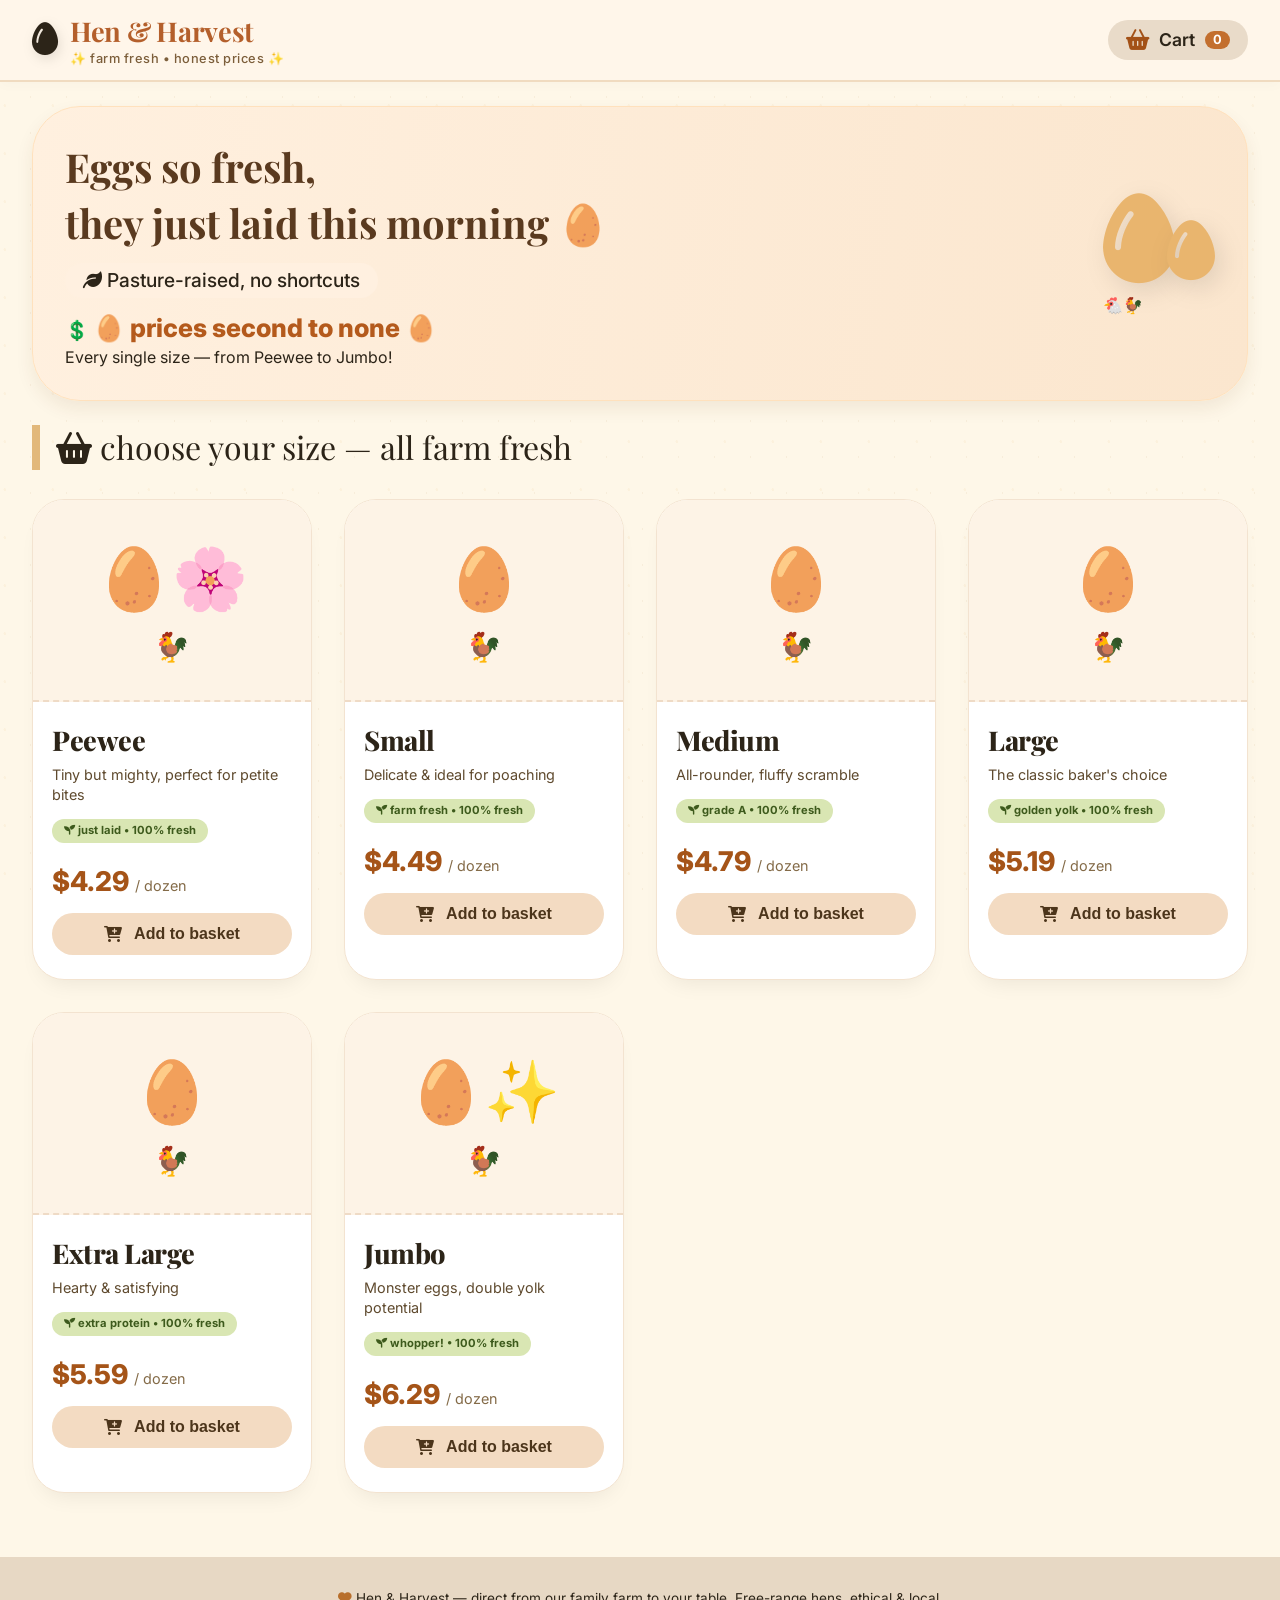
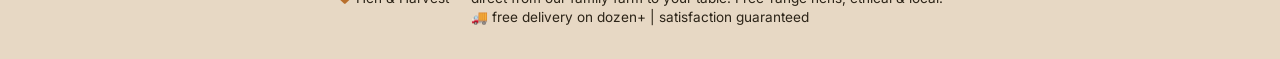
==== index.html @ 3073536b "Initial Commit" ====
<!DOCTYPE html>
<html lang="en">
<head>
  <meta charset="UTF-8">
  <meta name="viewport" content="width=device-width, initial-scale=1.0, user-scalable=yes">
  <title>Hen & Harvest | Fresh Eggs, Every Size</title>
  <!-- Google Fonts + icon library -->
  <link href="https://fonts.googleapis.com/css2?family=Inter:opsz,wght@14..32,300;14..32,400;14..32,600;14..32,700&family=Playfair+Display:ital,wght@0,400;0,600;1,400&display=swap" rel="stylesheet">
  <link rel="stylesheet" href="https://cdnjs.cloudflare.com/ajax/libs/font-awesome/6.0.0-beta3/css/all.min.css">
  <!-- External CSS -->
  <link rel="stylesheet" href="styles.css">
</head>
<body>
<div class="bg-eggshell"></div>

<!-- Top bar with mom&pop vibe -->
<div class="top-bar">
  <div class="logo-area">
    <div class="egg-icon-graphic">
      <i class="fas fa-egg"></i>
    </div>
    <div class="mom-pop-title">
      <h1>Hen & Harvest</h1>
      <p>✨ farm fresh • honest prices ✨</p>
    </div>
  </div>
  <div class="cart-icon" id="cartIconBtn">
    <i class="fas fa-shopping-basket"></i>
    <span>Cart</span>
    <span id="cartItemCount" class="cart-count">0</span>
  </div>
</div>

<!-- Hero section with graphics & price promise -->
<div class="hero">
  <div class="hero-text">
    <h2>Eggs so fresh,<br> they just laid this morning 🥚</h2>
    <div class="tagline"><i class="fas fa-leaf"></i> Pasture-raised, no shortcuts</div>
    <p><span class="price-badge">🥚 prices second to none 🥚</span><br>Every single size — from Peewee to Jumbo!</p>
  </div>
  <div class="hero-graphic">
    <i class="fas fa-egg"></i><i class="fas fa-egg" style="font-size: 4rem; margin-left: -0.5rem;"></i>
    <div style="font-size: 1rem; margin-top: 8px;">🐔🐓</div>
  </div>
</div>

<main class="container">
  <div class="section-title">
    <i class="fas fa-basket-shopping"></i> choose your size — all farm fresh
  </div>
  <div class="egg-grid" id="eggGrid"></div>
</main>

<div class="footer">
  <p><i class="fas fa-heart" style="color:#b86f2c;"></i> Hen & Harvest — direct from our family farm to your table. Free-range hens, ethical & local.</p>
  <p>🚚 free delivery on dozen+ | satisfaction guaranteed</p>
</div>

<!-- Cart Sidebar Overlay -->
<div id="cartSidebar" class="cart-overlay">
  <div class="cart-header">
    <h2><i class="fas fa-shopping-cart"></i> Your basket</h2>
    <button class="close-cart" id="closeCartBtn">&times;</button>
  </div>
  <div class="cart-items" id="cartItemsList">
    <div class="empty-cart-msg">Your basket is empty — add some farm eggs!</div>
  </div>
  <div class="cart-total" id="cartTotalDisplay">Total: $0.00</div>
  <button class="checkout-btn" id="checkoutBtn">🐣 Checkout 🐣</button>
</div>

<!-- External JavaScript -->
<script src="script.js"></script>
</body>
</html>
---- styles.css ----
/* ---------- CSS (separate file) ---------- */
* {
  margin: 0;
  padding: 0;
  box-sizing: border-box;
}

body {
  font-family: 'Inter', sans-serif;
  background: #fef7e8;  /* warm cream */
  color: #2c2418;
  line-height: 1.4;
}

/* custom graphics & background patterns */
.bg-eggshell {
  position: fixed;
  top: 0;
  left: 0;
  width: 100%;
  height: 100%;
  pointer-events: none;
  z-index: -2;
  background-image: radial-gradient(circle at 10% 20%, rgba(245, 222, 179, 0.2) 2%, transparent 2.5%),
                    radial-gradient(circle at 85% 70%, rgba(210, 180, 140, 0.15) 1.8%, transparent 2%);
  background-size: 48px 48px, 36px 36px;
}

/* header & nav */
.top-bar {
  background: #fff6ea;
  border-bottom: 2px solid #f0dbc0;
  padding: 0.75rem 2rem;
  display: flex;
  flex-wrap: wrap;
  justify-content: space-between;
  align-items: center;
  box-shadow: 0 4px 12px rgba(0,0,0,0.02);
}

.logo-area {
  display: flex;
  align-items: center;
  gap: 12px;
}

.egg-icon-graphic {
  font-size: 2.2rem;
  filter: drop-shadow(2px 4px 6px rgba(0,0,0,0.1));
}

.mom-pop-title h1 {
  font-family: 'Playfair Display', serif;
  font-size: 1.7rem;
  letter-spacing: -0.3px;
  color: #b45f2b;
}

.mom-pop-title p {
  font-size: 0.8rem;
  font-weight: 500;
  color: #7c5e3a;
  letter-spacing: 0.5px;
}

.cart-icon {
  background: #e9dbc9;
  padding: 8px 18px;
  border-radius: 60px;
  font-weight: 600;
  cursor: pointer;
  transition: all 0.2s;
  display: flex;
  gap: 10px;
  align-items: center;
  font-size: 1.1rem;
}

.cart-icon i {
  font-size: 1.3rem;
  color: #a35117;
}

.cart-count {
  background: #c36f2e;
  color: white;
  border-radius: 30px;
  padding: 0px 8px;
  font-size: 0.8rem;
  font-weight: bold;
}

/* hero with fresh graphic statement */
.hero {
  background: linear-gradient(97deg, #fff0df 0%, #fbe6ce 100%);
  margin: 1.5rem 2rem;
  border-radius: 3rem;
  padding: 2rem 2rem;
  display: flex;
  flex-wrap: wrap;
  align-items: center;
  justify-content: space-between;
  box-shadow: 0 8px 18px rgba(94, 57, 18, 0.08);
  border: 1px solid #ffe1bd;
}

.hero-text h2 {
  font-size: 2.5rem;
  font-family: 'Playfair Display', serif;
  font-weight: 700;
  color: #5a3a1f;
}

.hero-text .tagline {
  font-size: 1.2rem;
  margin: 12px 0;
  font-weight: 500;
  background: #fff0e0;
  display: inline-block;
  padding: 4px 18px;
  border-radius: 40px;
}

.price-badge {
  font-weight: 800;
  font-size: 1.6rem;
  color: #b45a1c;
}

.hero-graphic i {
  font-size: 6rem;
  filter: drop-shadow(6px 8px 12px rgba(0,0,0,0.1));
  color: #e9b56e;
}

/* product grid */
.container {
  max-width: 1300px;
  margin: 1rem auto;
  padding: 0 2rem;
}

.section-title {
  font-family: 'Playfair Display', serif;
  font-size: 2rem;
  margin: 1rem 0 1.8rem 0;
  border-left: 8px solid #e2b87a;
  padding-left: 1rem;
}

.egg-grid {
  display: grid;
  grid-template-columns: repeat(auto-fill, minmax(270px, 1fr));
  gap: 2rem;
  margin-bottom: 4rem;
}

.egg-card {
  background: white;
  border-radius: 2rem;
  overflow: hidden;
  box-shadow: 0 12px 22px -10px rgba(0,0,0,0.08);
  transition: transform 0.2s ease, box-shadow 0.2s;
  border: 1px solid #f3e3d0;
}

.egg-card:hover {
  transform: translateY(-6px);
  box-shadow: 0 20px 28px -12px rgba(90, 55, 23, 0.2);
}

.egg-img-graphic {
  background: #fdf3e6;
  text-align: center;
  padding: 2rem 1rem;
  font-size: 4rem;
  border-bottom: 2px dashed #efdbc6;
}

.egg-info {
  padding: 1.2rem 1.2rem 1.5rem;
}

.egg-size {
  font-size: 1.7rem;
  font-weight: 800;
  font-family: 'Playfair Display', serif;
  letter-spacing: -0.5px;
}

.egg-desc {
  font-size: 0.9rem;
  color: #5f4a2e;
  margin: 6px 0;
}

.fresh-badge {
  display: inline-block;
  background: #d9e6b3;
  color: #3d5a1c;
  font-size: 0.7rem;
  font-weight: bold;
  padding: 4px 12px;
  border-radius: 40px;
  margin: 8px 0;
}

.price {
  font-size: 1.7rem;
  font-weight: 800;
  color: #a55418;
  margin: 12px 0;
}

.price small {
  font-size: 0.9rem;
  font-weight: 400;
  color: #846b48;
}

.add-btn {
  background: #f3dbc2;
  border: none;
  width: 100%;
  padding: 12px;
  font-weight: 700;
  border-radius: 60px;
  font-size: 1rem;
  display: flex;
  align-items: center;
  justify-content: center;
  gap: 12px;
  cursor: pointer;
  transition: 0.2s;
  color: #4c351b;
}

.add-btn:hover {
  background: #e7caa6;
  transform: scale(0.97);
}

/* cart sidebar */
.cart-overlay {
  position: fixed;
  top: 0;
  right: -100%;
  width: 100%;
  max-width: 420px;
  height: 100%;
  background: #fffaf2;
  box-shadow: -8px 0 24px rgba(0,0,0,0.1);
  z-index: 1000;
  transition: right 0.3s ease;
  display: flex;
  flex-direction: column;
  border-left: 6px solid #efc48c;
}

.cart-overlay.open {
  right: 0;
}

.cart-header {
  padding: 1.5rem;
  border-bottom: 1px solid #eddbbc;
  display: flex;
  justify-content: space-between;
  align-items: center;
}

.cart-header h2 {
  font-family: 'Playfair Display', serif;
}

.close-cart {
  background: none;
  border: none;
  font-size: 1.8rem;
  cursor: pointer;
}

.cart-items {
  flex: 1;
  overflow-y: auto;
  padding: 1rem;
}

.cart-item {
  display: flex;
  justify-content: space-between;
  background: white;
  margin-bottom: 12px;
  padding: 12px;
  border-radius: 28px;
  align-items: center;
}

.cart-item-details p {
  font-weight: 600;
}

.cart-item-actions button {
  background: #f0e0ce;
  border: none;
  width: 28px;
  border-radius: 30px;
  font-weight: bold;
  cursor: pointer;
}

.cart-total {
  padding: 1.5rem;
  border-top: 2px solid #eddbbc;
  font-weight: 800;
  font-size: 1.4rem;
}

.checkout-btn {
  background: #b86f2c;
  color: white;
  border: none;
  width: 90%;
  margin: 0 auto 1.5rem auto;
  display: block;
  padding: 14px;
  border-radius: 60px;
  font-weight: bold;
  font-size: 1rem;
  cursor: pointer;
}

.empty-cart-msg {
  text-align: center;
  padding: 2rem;
  color: #a4845c;
}

.footer {
  text-align: center;
  padding: 2rem;
  background: #e7d8c4;
  margin-top: 2rem;
  font-size: 0.85rem;
}

@media (max-width: 700px) {
  .hero-text h2 { font-size: 1.8rem; }
  .container { padding: 0 1rem; }
  .top-bar { padding: 0.75rem 1rem; }
  .hero { margin: 1rem; }
}

.price-badge::before { 
  content: "💲 "; 
  font-size:1.2rem; 
}

.add-btn i { 
  transition: transform 0.1s; 
}

.add-btn:active i { 
  transform: scale(0.9); 
}
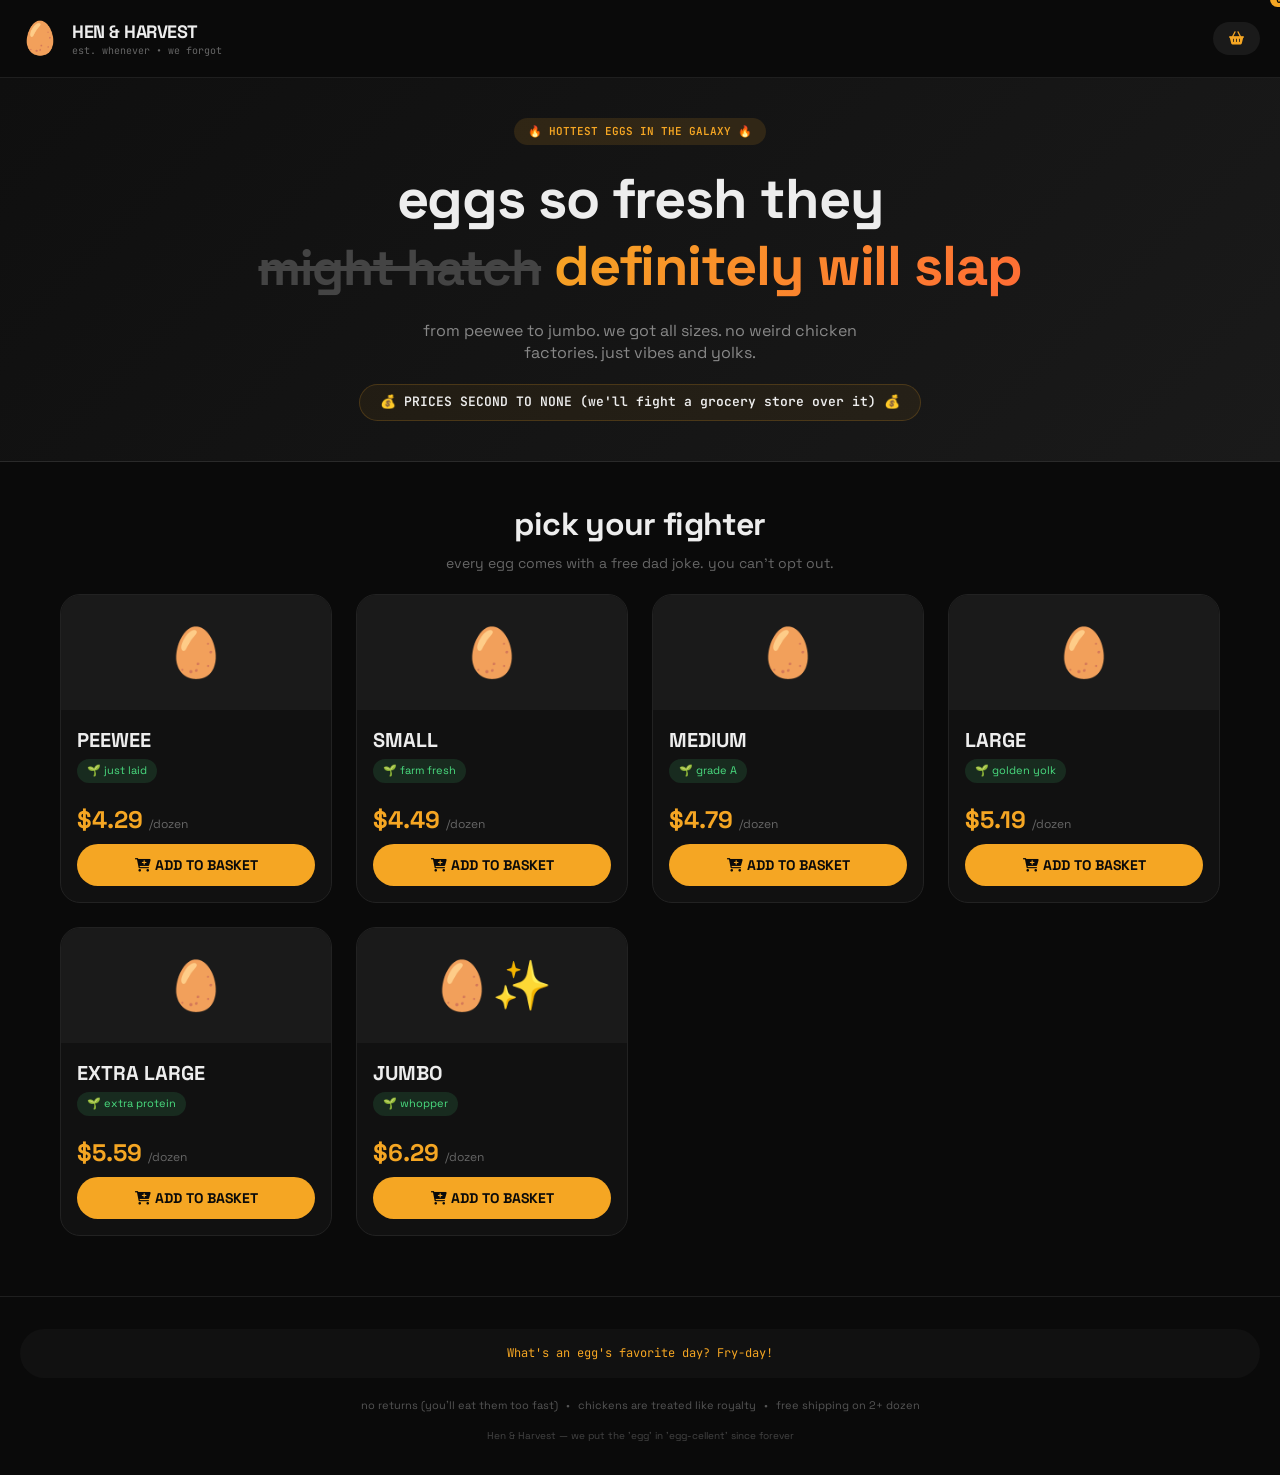
==== commit dfcec2c1: "new interface, added lazy loading, new pages: contact, about-us, checkout" ====
--- a/index.html
+++ b/index.html
@@ -2,74 +2,96 @@
 <html lang="en">
 <head>
   <meta charset="UTF-8">
-  <meta name="viewport" content="width=device-width, initial-scale=1.0, user-scalable=yes">
-  <title>Hen & Harvest | Fresh Eggs, Every Size</title>
-  <!-- Google Fonts + icon library -->
-  <link href="https://fonts.googleapis.com/css2?family=Inter:opsz,wght@14..32,300;14..32,400;14..32,600;14..32,700&family=Playfair+Display:ital,wght@0,400;0,600;1,400&display=swap" rel="stylesheet">
+  <meta name="viewport" content="width=device-width, initial-scale=1.0, viewport-fit=cover">
+  <title>Hen & Harvest | eggs so good they're illegal in 3 states</title>
+  <link href="https://fonts.googleapis.com/css2?family=Space+Grotesk:wght@400;500;600;700&family=JetBrains+Mono:wght@400;600&display=swap" rel="stylesheet">
   <link rel="stylesheet" href="https://cdnjs.cloudflare.com/ajax/libs/font-awesome/6.0.0-beta3/css/all.min.css">
-  <!-- External CSS -->
   <link rel="stylesheet" href="styles.css">
 </head>
 <body>
-<div class="bg-eggshell"></div>
+  <!-- mobile bottom nav -->
+  <div class="bottom-nav">
+    <a href="index.html" class="nav-item active">
+      <i class="fas fa-home"></i>
+      <span>eggs</span>
+    </a>
+    <a href="about.html" class="nav-item">
+      <i class="fas fa-face-grin-tongue-squint"></i>
+      <span>story</span>
+    </a>
+    <button class="nav-item cart-trigger" id="mobileCartTrigger">
+      <i class="fas fa-basket-shopping"></i>
+      <span>cart</span>
+      <span class="cart-badge" id="mobileCartBadge">0</span>
+    </button>
+    <a href="contact.html" class="nav-item">
+      <i class="fas fa-message"></i>
+      <span>cluck</span>
+    </a>
+  </div>
 
-<!-- Top bar with mom&pop vibe -->
-<div class="top-bar">
-  <div class="logo-area">
-    <div class="egg-icon-graphic">
-      <i class="fas fa-egg"></i>
+  <!-- header -->
+  <div class="header">
+    <div class="logo-tag">
+      <span class="logo-icon">🥚</span>
+      <div>
+        <div class="logo">HEN & HARVEST</div>
+        <div class="tagline">est. whenever • we forgot</div>
+      </div>
     </div>
-    <div class="mom-pop-title">
-      <h1>Hen & Harvest</h1>
-      <p>✨ farm fresh • honest prices ✨</p>
+    <button class="cart-trigger desktop-cart-btn" id="desktopCartTrigger">
+      <i class="fas fa-basket-shopping"></i>
+      <span class="cart-badge" id="desktopCartBadge">0</span>
+    </button>
+  </div>
+
+  <!-- hero - unhinged -->
+  <div class="hero">
+    <div class="hero-badge">🔥 HOTTEST EGGS IN THE GALAXY 🔥</div>
+    <h1>eggs so fresh they<br> <span class="strike">might hatch</span> <span class="gradient-text">definitely will slap</span></h1>
+    <p class="hero-sub">from peewee to jumbo. we got all sizes. no weird chicken factories. just vibes and yolks.</p>
+    <div class="price-claim">💰 PRICES SECOND TO NONE (we'll fight a grocery store over it) 💰</div>
+  </div>
+
+  <!-- product grid -->
+  <div class="section-header">
+    <h2>pick your fighter</h2>
+    <p>every egg comes with a free dad joke. you can't opt out.</p>
+  </div>
+
+  <div class="egg-grid" id="eggGrid"></div>
+
+  <!-- footer -->
+  <div class="footer">
+    <div class="footer-joke" id="dadJoke">loading dad joke...</div>
+    <div class="footer-links">
+      <span>no returns (you'll eat them too fast)</span>
+      <span>•</span>
+      <span>chickens are treated like royalty</span>
+      <span>•</span>
+      <span>free shipping on 2+ dozen</span>
+    </div>
+    <div class="copyright">Hen & Harvest — we put the 'egg' in 'egg-cellent' since forever</div>
+  </div>
+
+  <!-- cart drawer -->
+  <div class="cart-drawer" id="cartDrawer">
+    <div class="cart-overlay" id="cartOverlay"></div>
+    <div class="cart-content">
+      <div class="cart-header">
+        <h3><i class="fas fa-basket-shopping"></i> your egg basket</h3>
+        <button class="cart-close" id="closeCartBtn">&times;</button>
+      </div>
+      <div class="cart-items-list" id="cartItemsList">
+        <div class="empty-cart">🐔 basket empty. go commit some egg purchases.</div>
+      </div>
+      <div class="cart-footer">
+        <div class="cart-total" id="cartTotal">$0.00</div>
+        <a href="checkout.html" class="checkout-button">checkout →</a>
+      </div>
     </div>
   </div>
-  <div class="cart-icon" id="cartIconBtn">
-    <i class="fas fa-shopping-basket"></i>
-    <span>Cart</span>
-    <span id="cartItemCount" class="cart-count">0</span>
-  </div>
-</div>
 
-<!-- Hero section with graphics & price promise -->
-<div class="hero">
-  <div class="hero-text">
-    <h2>Eggs so fresh,<br> they just laid this morning 🥚</h2>
-    <div class="tagline"><i class="fas fa-leaf"></i> Pasture-raised, no shortcuts</div>
-    <p><span class="price-badge">🥚 prices second to none 🥚</span><br>Every single size — from Peewee to Jumbo!</p>
-  </div>
-  <div class="hero-graphic">
-    <i class="fas fa-egg"></i><i class="fas fa-egg" style="font-size: 4rem; margin-left: -0.5rem;"></i>
-    <div style="font-size: 1rem; margin-top: 8px;">🐔🐓</div>
-  </div>
-</div>
-
-<main class="container">
-  <div class="section-title">
-    <i class="fas fa-basket-shopping"></i> choose your size — all farm fresh
-  </div>
-  <div class="egg-grid" id="eggGrid"></div>
-</main>
-
-<div class="footer">
-  <p><i class="fas fa-heart" style="color:#b86f2c;"></i> Hen & Harvest — direct from our family farm to your table. Free-range hens, ethical & local.</p>
-  <p>🚚 free delivery on dozen+ | satisfaction guaranteed</p>
-</div>
-
-<!-- Cart Sidebar Overlay -->
-<div id="cartSidebar" class="cart-overlay">
-  <div class="cart-header">
-    <h2><i class="fas fa-shopping-cart"></i> Your basket</h2>
-    <button class="close-cart" id="closeCartBtn">&times;</button>
-  </div>
-  <div class="cart-items" id="cartItemsList">
-    <div class="empty-cart-msg">Your basket is empty — add some farm eggs!</div>
-  </div>
-  <div class="cart-total" id="cartTotalDisplay">Total: $0.00</div>
-  <button class="checkout-btn" id="checkoutBtn">🐣 Checkout 🐣</button>
-</div>
-
-<!-- External JavaScript -->
-<script src="script.js"></script>
+  <script src="script.js"></script>
 </body>
 </html>
--- a/styles.css
+++ b/styles.css
@@ -1,4 +1,4 @@
-/* ---------- CSS (separate file) ---------- */
+/* RESET - everything starts here */
 * {
   margin: 0;
   padding: 0;
@@ -6,360 +6,515 @@
 }
 
 body {
-  font-family: 'Inter', sans-serif;
-  background: #fef7e8;  /* warm cream */
-  color: #2c2418;
+  font-family: 'Space Grotesk', system-ui, -apple-system, sans-serif;
+  background: #0a0a0a;
+  color: #ededed;
+  padding-bottom: 70px;
   line-height: 1.4;
 }
 
-/* custom graphics & background patterns */
-.bg-eggshell {
+/* TYPOGRAPHY SYSTEM - one font to rule them all */
+h1, h2, h3, h4, .logo {
+  font-family: 'Space Grotesk', sans-serif;
+  font-weight: 700;
+  letter-spacing: -0.02em;
+}
+
+h1 { font-size: clamp(2rem, 8vw, 3.5rem); line-height: 1.2; }
+h2 { font-size: clamp(1.5rem, 6vw, 2rem); }
+h3 { font-size: 1.25rem; }
+
+/* BOTTOM NAVIGATION - mobile first */
+.bottom-nav {
+  position: fixed;
+  bottom: 0;
+  left: 0;
+  right: 0;
+  background: #111111;
+  display: flex;
+  justify-content: space-around;
+  padding: 10px 16px 20px;
+  border-top: 1px solid #2a2a2a;
+  z-index: 100;
+  backdrop-filter: blur(10px);
+  background: rgba(17, 17, 17, 0.95);
+}
+
+.nav-item {
+  display: flex;
+  flex-direction: column;
+  align-items: center;
+  gap: 4px;
+  text-decoration: none;
+  color: #666;
+  font-size: 11px;
+  font-weight: 600;
+  background: none;
+  border: none;
+  cursor: pointer;
+  transition: all 0.2s;
+  position: relative;
+}
+
+.nav-item i { font-size: 22px; }
+.nav-item.active { color: #f5a623; }
+.cart-badge {
+  position: absolute;
+  top: -8px;
+  right: -8px;
+  background: #f5a623;
+  color: #0a0a0a;
+  font-size: 10px;
+  font-weight: 700;
+  padding: 2px 6px;
+  border-radius: 20px;
+  min-width: 18px;
+  text-align: center;
+}
+
+/* HEADER */
+.header {
+  display: flex;
+  justify-content: space-between;
+  align-items: center;
+  padding: 16px 20px;
+  background: #0a0a0a;
+  border-bottom: 1px solid #1f1f1f;
+  position: sticky;
+  top: 0;
+  z-index: 90;
+}
+
+.logo-tag {
+  display: flex;
+  align-items: center;
+  gap: 12px;
+}
+.logo-icon { font-size: 32px; }
+.logo { font-size: 18px; font-weight: 800; letter-spacing: -0.5px; }
+.tagline { font-size: 10px; color: #666; font-family: 'JetBrains Mono', monospace; }
+
+.cart-trigger {
+  background: #1a1a1a;
+  border: none;
+  padding: 10px 16px;
+  border-radius: 40px;
+  color: #f5a623;
+  cursor: pointer;
+  display: flex;
+  align-items: center;
+  gap: 8px;
+  font-weight: 600;
+  transition: all 0.2s;
+}
+.cart-trigger:hover { background: #2a2a2a; }
+
+/* HERO - unhinged energy */
+.hero {
+  padding: 40px 20px;
+  text-align: center;
+  background: linear-gradient(135deg, #0f0f0f 0%, #1a1a1a 100%);
+  border-bottom: 1px solid #2a2a2a;
+}
+.hero-badge {
+  display: inline-block;
+  background: #f5a62320;
+  color: #f5a623;
+  padding: 6px 14px;
+  border-radius: 40px;
+  font-size: 11px;
+  font-weight: 600;
+  margin-bottom: 20px;
+  font-family: 'JetBrains Mono', monospace;
+}
+.strike {
+  text-decoration: line-through;
+  color: #444;
+  font-size: 0.9em;
+}
+.gradient-text {
+  background: linear-gradient(135deg, #f5a623, #ff6b35);
+  -webkit-background-clip: text;
+  background-clip: text;
+  color: transparent;
+}
+.hero-sub {
+  color: #888;
+  max-width: 500px;
+  margin: 20px auto;
+  font-size: 1rem;
+}
+.price-claim {
+  background: #f5a62310;
+  border: 1px solid #f5a62330;
+  display: inline-block;
+  padding: 8px 20px;
+  border-radius: 60px;
+  font-size: 13px;
+  font-weight: 600;
+  font-family: 'JetBrains Mono', monospace;
+}
+
+/* SECTION HEADER */
+.section-header {
+  padding: 40px 20px 20px;
+  text-align: center;
+}
+.section-header h2 { margin-bottom: 8px; }
+.section-header p { color: #666; font-size: 14px; }
+
+/* PRODUCT GRID */
+.egg-grid {
+  display: grid;
+  grid-template-columns: repeat(auto-fill, minmax(160px, 1fr));
+  gap: 16px;
+  padding: 0 20px 40px;
+}
+.egg-card {
+  background: #111111;
+  border: 1px solid #222;
+  border-radius: 20px;
+  overflow: hidden;
+  transition: all 0.2s;
+}
+.egg-card:active { transform: scale(0.98); }
+.egg-graphic {
+  background: #1a1a1a;
+  text-align: center;
+  padding: 24px;
+  font-size: 48px;
+}
+.egg-info { padding: 16px; }
+.egg-size { font-size: 20px; font-weight: 700; margin-bottom: 4px; }
+.egg-price { font-size: 24px; font-weight: 800; color: #f5a623; margin: 8px 0; }
+.egg-price small { font-size: 12px; color: #666; font-weight: 400; }
+.fresh-tag {
+  font-size: 11px;
+  color: #4ade80;
+  background: #4ade8020;
+  display: inline-block;
+  padding: 4px 10px;
+  border-radius: 20px;
+  margin-bottom: 12px;
+}
+.add-btn {
+  width: 100%;
+  background: #f5a623;
+  border: none;
+  padding: 12px;
+  border-radius: 40px;
+  font-weight: 700;
+  font-size: 14px;
+  cursor: pointer;
+  transition: all 0.2s;
+  color: #0a0a0a;
+  font-family: inherit;
+}
+.add-btn:hover { background: #ffb347; transform: scale(0.97); }
+
+/* CART DRAWER */
+.cart-drawer {
   position: fixed;
   top: 0;
+  right: 0;
+  bottom: 0;
   left: 0;
-  width: 100%;
-  height: 100%;
+  z-index: 200;
+  visibility: hidden;
   pointer-events: none;
-  z-index: -2;
-  background-image: radial-gradient(circle at 10% 20%, rgba(245, 222, 179, 0.2) 2%, transparent 2.5%),
-                    radial-gradient(circle at 85% 70%, rgba(210, 180, 140, 0.15) 1.8%, transparent 2%);
-  background-size: 48px 48px, 36px 36px;
-}
-
-/* header & nav */
-.top-bar {
-  background: #fff6ea;
-  border-bottom: 2px solid #f0dbc0;
-  padding: 0.75rem 2rem;
-  display: flex;
-  flex-wrap: wrap;
+}
+.cart-drawer.open {
+  visibility: visible;
+  pointer-events: auto;
+}
+.cart-overlay {
+  position: absolute;
+  top: 0;
+  left: 0;
+  right: 0;
+  bottom: 0;
+  background: rgba(0,0,0,0.8);
+  opacity: 0;
+  transition: opacity 0.3s;
+}
+.cart-drawer.open .cart-overlay { opacity: 1; }
+.cart-content {
+  position: absolute;
+  bottom: 0;
+  left: 0;
+  right: 0;
+  background: #111111;
+  border-radius: 24px 24px 0 0;
+  max-height: 80vh;
+  display: flex;
+  flex-direction: column;
+  transform: translateY(100%);
+  transition: transform 0.3s;
+}
+.cart-drawer.open .cart-content { transform: translateY(0); }
+.cart-header {
+  display: flex;
   justify-content: space-between;
   align-items: center;
-  box-shadow: 0 4px 12px rgba(0,0,0,0.02);
-}
-
-.logo-area {
-  display: flex;
-  align-items: center;
-  gap: 12px;
-}
-
-.egg-icon-graphic {
-  font-size: 2.2rem;
-  filter: drop-shadow(2px 4px 6px rgba(0,0,0,0.1));
-}
-
-.mom-pop-title h1 {
-  font-family: 'Playfair Display', serif;
-  font-size: 1.7rem;
-  letter-spacing: -0.3px;
-  color: #b45f2b;
-}
-
-.mom-pop-title p {
-  font-size: 0.8rem;
-  font-weight: 500;
-  color: #7c5e3a;
-  letter-spacing: 0.5px;
-}
-
-.cart-icon {
-  background: #e9dbc9;
-  padding: 8px 18px;
-  border-radius: 60px;
-  font-weight: 600;
-  cursor: pointer;
-  transition: all 0.2s;
-  display: flex;
-  gap: 10px;
-  align-items: center;
-  font-size: 1.1rem;
-}
-
-.cart-icon i {
-  font-size: 1.3rem;
-  color: #a35117;
-}
-
-.cart-count {
-  background: #c36f2e;
-  color: white;
-  border-radius: 30px;
-  padding: 0px 8px;
-  font-size: 0.8rem;
-  font-weight: bold;
-}
-
-/* hero with fresh graphic statement */
-.hero {
-  background: linear-gradient(97deg, #fff0df 0%, #fbe6ce 100%);
-  margin: 1.5rem 2rem;
-  border-radius: 3rem;
-  padding: 2rem 2rem;
-  display: flex;
-  flex-wrap: wrap;
-  align-items: center;
-  justify-content: space-between;
-  box-shadow: 0 8px 18px rgba(94, 57, 18, 0.08);
-  border: 1px solid #ffe1bd;
-}
-
-.hero-text h2 {
-  font-size: 2.5rem;
-  font-family: 'Playfair Display', serif;
-  font-weight: 700;
-  color: #5a3a1f;
-}
-
-.hero-text .tagline {
-  font-size: 1.2rem;
-  margin: 12px 0;
-  font-weight: 500;
-  background: #fff0e0;
-  display: inline-block;
-  padding: 4px 18px;
-  border-radius: 40px;
-}
-
-.price-badge {
-  font-weight: 800;
-  font-size: 1.6rem;
-  color: #b45a1c;
-}
-
-.hero-graphic i {
-  font-size: 6rem;
-  filter: drop-shadow(6px 8px 12px rgba(0,0,0,0.1));
-  color: #e9b56e;
-}
-
-/* product grid */
-.container {
-  max-width: 1300px;
-  margin: 1rem auto;
-  padding: 0 2rem;
-}
-
-.section-title {
-  font-family: 'Playfair Display', serif;
-  font-size: 2rem;
-  margin: 1rem 0 1.8rem 0;
-  border-left: 8px solid #e2b87a;
-  padding-left: 1rem;
-}
-
-.egg-grid {
-  display: grid;
-  grid-template-columns: repeat(auto-fill, minmax(270px, 1fr));
-  gap: 2rem;
-  margin-bottom: 4rem;
-}
-
-.egg-card {
-  background: white;
-  border-radius: 2rem;
-  overflow: hidden;
-  box-shadow: 0 12px 22px -10px rgba(0,0,0,0.08);
-  transition: transform 0.2s ease, box-shadow 0.2s;
-  border: 1px solid #f3e3d0;
-}
-
-.egg-card:hover {
-  transform: translateY(-6px);
-  box-shadow: 0 20px 28px -12px rgba(90, 55, 23, 0.2);
-}
-
-.egg-img-graphic {
-  background: #fdf3e6;
-  text-align: center;
-  padding: 2rem 1rem;
-  font-size: 4rem;
-  border-bottom: 2px dashed #efdbc6;
-}
-
-.egg-info {
-  padding: 1.2rem 1.2rem 1.5rem;
-}
-
-.egg-size {
-  font-size: 1.7rem;
-  font-weight: 800;
-  font-family: 'Playfair Display', serif;
-  letter-spacing: -0.5px;
-}
-
-.egg-desc {
-  font-size: 0.9rem;
-  color: #5f4a2e;
-  margin: 6px 0;
-}
-
-.fresh-badge {
-  display: inline-block;
-  background: #d9e6b3;
-  color: #3d5a1c;
-  font-size: 0.7rem;
-  font-weight: bold;
-  padding: 4px 12px;
-  border-radius: 40px;
-  margin: 8px 0;
-}
-
-.price {
-  font-size: 1.7rem;
-  font-weight: 800;
-  color: #a55418;
-  margin: 12px 0;
-}
-
-.price small {
-  font-size: 0.9rem;
-  font-weight: 400;
-  color: #846b48;
-}
-
-.add-btn {
-  background: #f3dbc2;
-  border: none;
-  width: 100%;
-  padding: 12px;
-  font-weight: 700;
-  border-radius: 60px;
-  font-size: 1rem;
-  display: flex;
-  align-items: center;
-  justify-content: center;
-  gap: 12px;
-  cursor: pointer;
-  transition: 0.2s;
-  color: #4c351b;
-}
-
-.add-btn:hover {
-  background: #e7caa6;
-  transform: scale(0.97);
-}
-
-/* cart sidebar */
-.cart-overlay {
-  position: fixed;
-  top: 0;
-  right: -100%;
-  width: 100%;
-  max-width: 420px;
-  height: 100%;
-  background: #fffaf2;
-  box-shadow: -8px 0 24px rgba(0,0,0,0.1);
-  z-index: 1000;
-  transition: right 0.3s ease;
-  display: flex;
-  flex-direction: column;
-  border-left: 6px solid #efc48c;
-}
-
-.cart-overlay.open {
-  right: 0;
-}
-
-.cart-header {
-  padding: 1.5rem;
-  border-bottom: 1px solid #eddbbc;
-  display: flex;
-  justify-content: space-between;
-  align-items: center;
-}
-
-.cart-header h2 {
-  font-family: 'Playfair Display', serif;
-}
-
-.close-cart {
+  padding: 20px;
+  border-bottom: 1px solid #222;
+}
+.cart-close {
   background: none;
   border: none;
-  font-size: 1.8rem;
-  cursor: pointer;
-}
-
-.cart-items {
+  font-size: 28px;
+  cursor: pointer;
+  color: #888;
+}
+.cart-items-list {
   flex: 1;
   overflow-y: auto;
-  padding: 1rem;
-}
-
+  padding: 16px;
+  min-height: 200px;
+}
 .cart-item {
   display: flex;
   justify-content: space-between;
-  background: white;
+  align-items: center;
+  padding: 12px;
+  background: #1a1a1a;
+  border-radius: 16px;
+  margin-bottom: 8px;
+}
+.cart-item-info h4 { font-size: 16px; margin-bottom: 4px; }
+.cart-item-info p { font-size: 12px; color: #888; }
+.cart-item-actions { display: flex; gap: 8px; align-items: center; }
+.cart-item-actions button {
+  background: #2a2a2a;
+  border: none;
+  width: 32px;
+  height: 32px;
+  border-radius: 30px;
+  font-size: 18px;
+  cursor: pointer;
+  color: #f5a623;
+}
+.cart-footer {
+  padding: 20px;
+  border-top: 1px solid #222;
+}
+.cart-total { font-size: 24px; font-weight: 800; margin-bottom: 16px; }
+.checkout-button {
+  display: block;
+  background: #f5a623;
+  color: #0a0a0a;
+  text-align: center;
+  padding: 16px;
+  border-radius: 60px;
+  text-decoration: none;
+  font-weight: 700;
+}
+
+/* ABOUT PAGE */
+.about-container { padding: 20px; }
+.about-hero { text-align: center; margin-bottom: 40px; }
+.about-badge {
+  display: inline-block;
+  background: #f5a62320;
+  color: #f5a623;
+  padding: 6px 14px;
+  border-radius: 40px;
+  font-size: 11px;
+  margin-bottom: 20px;
+}
+.story-grid {
+  display: grid;
+  grid-template-columns: 1fr;
+  gap: 20px;
+  margin-bottom: 40px;
+}
+.story-card {
+  background: #111;
+  padding: 24px;
+  border-radius: 24px;
+  border: 1px solid #222;
+}
+.story-icon { font-size: 48px; margin-bottom: 12px; }
+.manifesto {
+  background: linear-gradient(135deg, #f5a62310, #ff6b3510);
+  padding: 32px;
+  border-radius: 24px;
+  text-align: center;
+  margin-bottom: 40px;
+  border: 1px solid #f5a62320;
+}
+.manifesto-quote { font-size: 1.3rem; font-style: italic; margin-bottom: 16px; }
+.fun-section { display: flex; flex-direction: column; gap: 12px; }
+.fun-fact {
+  background: #111;
+  padding: 16px;
+  border-radius: 16px;
+  display: flex;
+  align-items: center;
+  gap: 12px;
+}
+
+/* CONTACT PAGE */
+.contact-container { padding: 20px; }
+.contact-header { text-align: center; margin-bottom: 32px; }
+.contact-badge {
+  display: inline-block;
+  background: #f5a62320;
+  color: #f5a623;
+  padding: 6px 14px;
+  border-radius: 40px;
+  font-size: 11px;
+  margin-bottom: 20px;
+}
+.contact-cards { display: flex; flex-direction: column; gap: 12px; margin-bottom: 24px; }
+.contact-card {
+  background: #111;
+  padding: 16px;
+  border-radius: 20px;
+  display: flex;
+  gap: 16px;
+  align-items: center;
+}
+.contact-card i { font-size: 28px; color: #f5a623; }
+.contact-card a { color: #f5a623; text-decoration: none; }
+.contact-form-wrapper {
+  background: #111;
+  padding: 24px;
+  border-radius: 24px;
+}
+.contact-form-wrapper input, .contact-form-wrapper select, .contact-form-wrapper textarea {
+  width: 100%;
+  padding: 14px;
   margin-bottom: 12px;
-  padding: 12px;
-  border-radius: 28px;
-  align-items: center;
-}
-
-.cart-item-details p {
-  font-weight: 600;
-}
-
-.cart-item-actions button {
-  background: #f0e0ce;
-  border: none;
-  width: 28px;
-  border-radius: 30px;
-  font-weight: bold;
-  cursor: pointer;
-}
-
-.cart-total {
-  padding: 1.5rem;
-  border-top: 2px solid #eddbbc;
-  font-weight: 800;
-  font-size: 1.4rem;
-}
-
-.checkout-btn {
-  background: #b86f2c;
-  color: white;
-  border: none;
-  width: 90%;
-  margin: 0 auto 1.5rem auto;
-  display: block;
+  background: #1a1a1a;
+  border: 1px solid #2a2a2a;
+  border-radius: 16px;
+  color: #ededed;
+  font-family: inherit;
+  font-size: 14px;
+}
+.submit-btn {
+  background: #f5a623;
+  color: #0a0a0a;
   padding: 14px;
+  border: none;
   border-radius: 60px;
-  font-weight: bold;
-  font-size: 1rem;
-  cursor: pointer;
-}
-
-.empty-cart-msg {
-  text-align: center;
-  padding: 2rem;
-  color: #a4845c;
-}
-
+  font-weight: 700;
+  cursor: pointer;
+  width: 100%;
+}
+
+/* CHECKOUT PAGE */
+.checkout-container { padding: 20px; }
+.checkout-header { text-align: center; margin-bottom: 32px; }
+.checkout-badge {
+  display: inline-block;
+  background: #f5a62320;
+  color: #f5a623;
+  padding: 6px 14px;
+  border-radius: 40px;
+  font-size: 11px;
+  margin-bottom: 20px;
+}
+.checkout-grid { display: flex; flex-direction: column; gap: 20px; }
+.order-review, .payment-section {
+  background: #111;
+  padding: 24px;
+  border-radius: 24px;
+}
+.checkout-items { margin: 16px 0; }
+.checkout-item {
+  display: flex;
+  justify-content: space-between;
+  padding: 12px 0;
+  border-bottom: 1px solid #222;
+}
+.checkout-total { font-size: 28px; font-weight: 800; margin: 16px 0; }
+.payment-section input {
+  width: 100%;
+  padding: 14px;
+  margin-bottom: 12px;
+  background: #1a1a1a;
+  border: 1px solid #2a2a2a;
+  border-radius: 16px;
+  color: #ededed;
+  font-family: inherit;
+}
+.row-2 { display: grid; grid-template-columns: 1fr 1fr; gap: 12px; }
+.payment-icons { display: flex; gap: 12px; margin-bottom: 16px; font-size: 28px; color: #888; }
+.purchase-btn {
+  background: #f5a623;
+  color: #0a0a0a;
+  padding: 16px;
+  border: none;
+  border-radius: 60px;
+  font-weight: 700;
+  font-size: 16px;
+  cursor: pointer;
+  width: 100%;
+  margin-top: 8px;
+}
+
+/* FOOTER */
 .footer {
-  text-align: center;
-  padding: 2rem;
-  background: #e7d8c4;
-  margin-top: 2rem;
-  font-size: 0.85rem;
-}
-
-@media (max-width: 700px) {
-  .hero-text h2 { font-size: 1.8rem; }
-  .container { padding: 0 1rem; }
-  .top-bar { padding: 0.75rem 1rem; }
-  .hero { margin: 1rem; }
-}
-
-.price-badge::before { 
-  content: "💲 "; 
-  font-size:1.2rem; 
-}
-
-.add-btn i { 
-  transition: transform 0.1s; 
-}
-
-.add-btn:active i { 
-  transform: scale(0.9); 
+  padding: 32px 20px;
+  text-align: center;
+  border-top: 1px solid #1f1f1f;
+  margin-top: 20px;
+}
+.footer-joke {
+  background: #111;
+  padding: 16px;
+  border-radius: 60px;
+  font-family: 'JetBrains Mono', monospace;
+  font-size: 12px;
+  margin-bottom: 20px;
+  color: #f5a623;
+}
+.footer-links {
+  display: flex;
+  flex-wrap: wrap;
+  justify-content: center;
+  gap: 8px;
+  font-size: 11px;
+  color: #555;
+  margin-bottom: 16px;
+}
+.copyright { font-size: 10px; color: #444; }
+
+/* TOASTS */
+.side-confirmation, .success-toast {
+  position: fixed;
+  bottom: 90px;
+  left: 20px;
+  right: 20px;
+  background: #2a2a2a;
+  border: 1px solid #f5a623;
+  color: #f5a623;
+  padding: 14px 20px;
+  border-radius: 60px;
+  text-align: center;
+  z-index: 300;
+  animation: slideUp 0.3s ease;
+  font-weight: 500;
+}
+@keyframes slideUp {
+  from { transform: translateY(100px); opacity: 0; }
+  to { transform: translateY(0); opacity: 1; }
+}
+
+.empty-cart { text-align: center; padding: 40px; color: #666; }
+
+/* DESKTOP */
+@media (min-width: 768px) {
+  body { padding-bottom: 0; }
+  .bottom-nav { display: none; }
+  .egg-grid { grid-template-columns: repeat(auto-fill, minmax(220px, 1fr)); gap: 24px; max-width: 1200px; margin: 0 auto; }
+  .container, .about-container, .contact-container, .checkout-container { max-width: 1200px; margin: 0 auto; }
+  .story-grid { grid-template-columns: repeat(3, 1fr); }
+  .contact-cards { display: grid; grid-template-columns: repeat(2, 1fr); }
+  .checkout-grid { flex-direction: row; gap: 32px; }
+  .order-review, .payment-section { flex: 1; }
+  .cart-content { right: auto; left: auto; width: 400px; border-radius: 24px; bottom: auto; top: 50%; transform: translateY(-50%) translateX(100%); }
+  .cart-drawer.open .cart-content { transform: translateY(-50%) translateX(0); }
 }
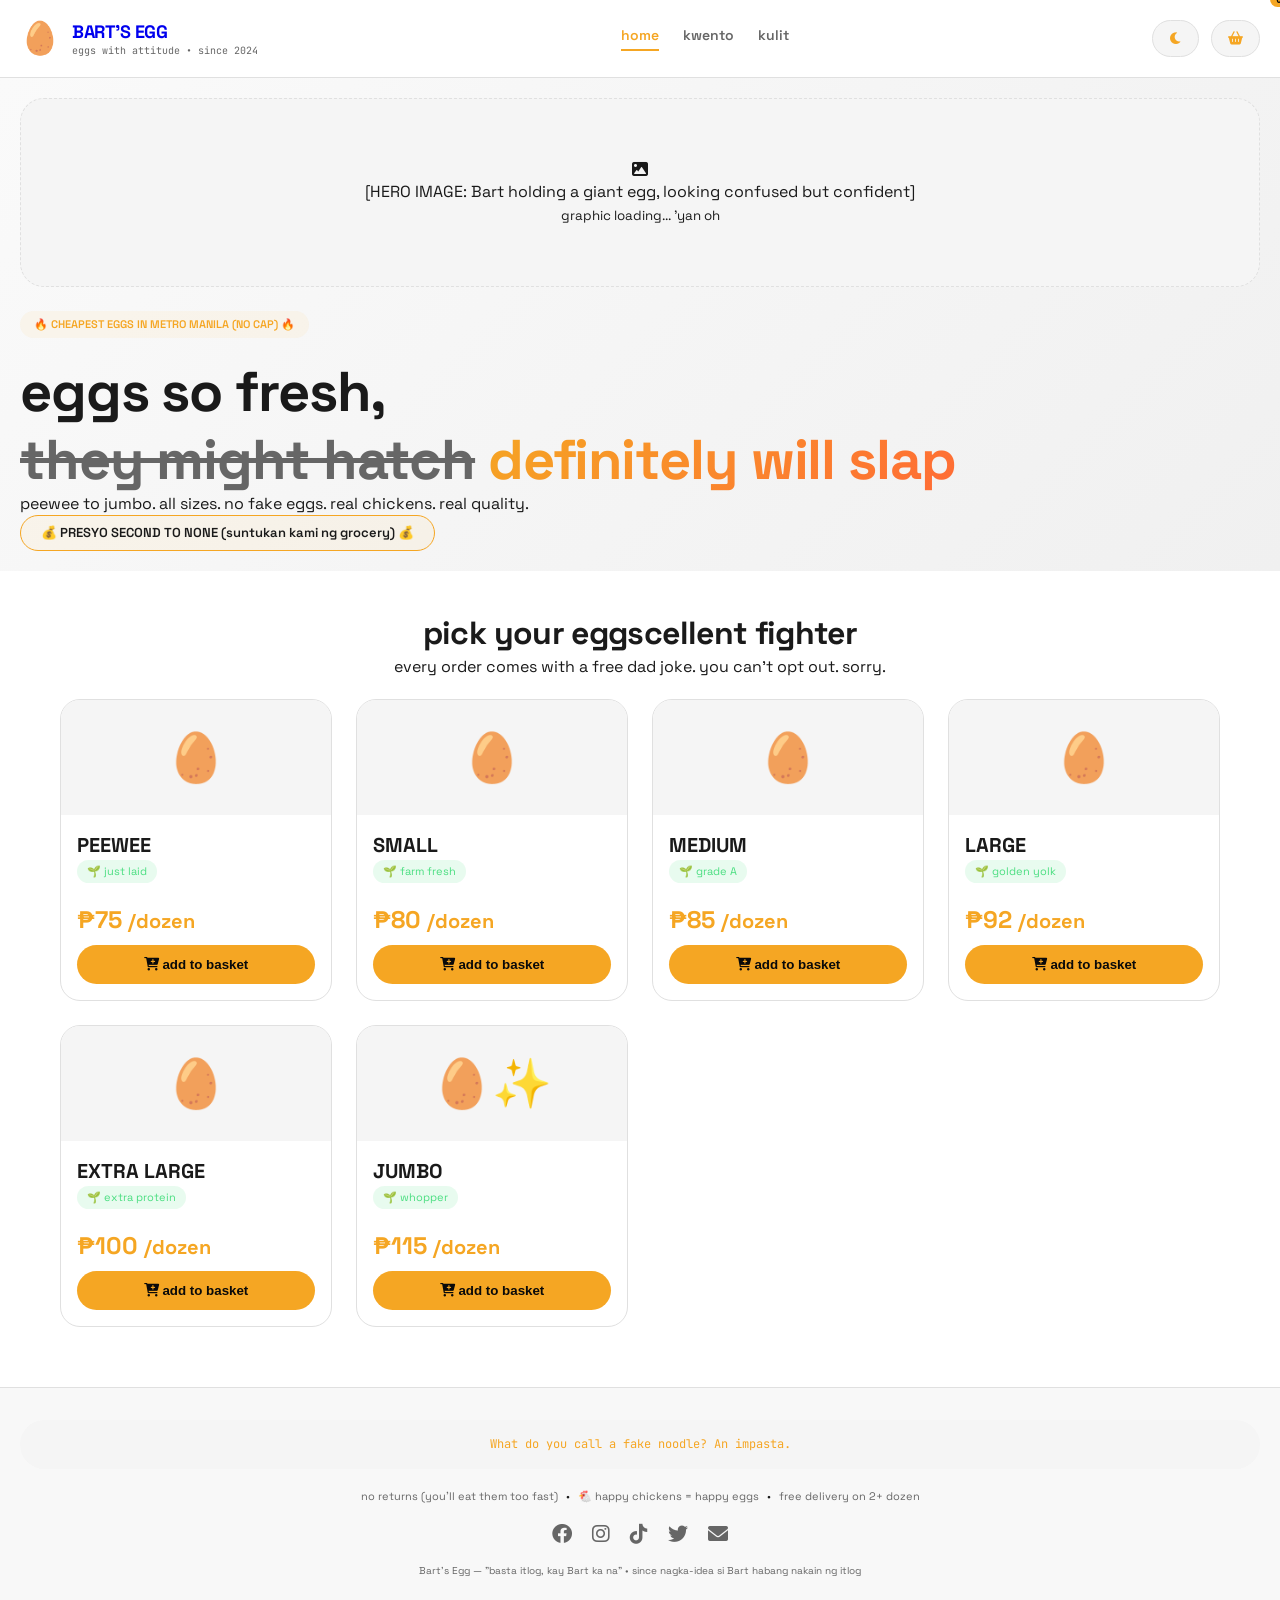
==== commit b5a8b236: "mroe changes" ====
--- a/index.html
+++ b/index.html
@@ -3,12 +3,12 @@
 <head>
   <meta charset="UTF-8">
   <meta name="viewport" content="width=device-width, initial-scale=1.0, viewport-fit=cover">
-  <title>Hen & Harvest | eggs so good they're illegal in 3 states</title>
+  <title>Bart's Egg | quality eggs, presyong pang masa</title>
   <link href="https://fonts.googleapis.com/css2?family=Space+Grotesk:wght@400;500;600;700&family=JetBrains+Mono:wght@400;600&display=swap" rel="stylesheet">
   <link rel="stylesheet" href="https://cdnjs.cloudflare.com/ajax/libs/font-awesome/6.0.0-beta3/css/all.min.css">
   <link rel="stylesheet" href="styles.css">
 </head>
-<body>
+<body data-theme="light">
   <!-- mobile bottom nav -->
   <div class="bottom-nav">
     <a href="index.html" class="nav-item active">
@@ -17,7 +17,7 @@
     </a>
     <a href="about.html" class="nav-item">
       <i class="fas fa-face-grin-tongue-squint"></i>
-      <span>story</span>
+      <span>kwento</span>
     </a>
     <button class="nav-item cart-trigger" id="mobileCartTrigger">
       <i class="fas fa-basket-shopping"></i>
@@ -26,52 +26,78 @@
     </button>
     <a href="contact.html" class="nav-item">
       <i class="fas fa-message"></i>
-      <span>cluck</span>
+      <span>kulit</span>
     </a>
   </div>
 
-  <!-- header -->
+  <!-- header with working links -->
   <div class="header">
-    <div class="logo-tag">
+    <a href="index.html" class="logo-tag" style="text-decoration: none;">
       <span class="logo-icon">🥚</span>
       <div>
-        <div class="logo">HEN & HARVEST</div>
-        <div class="tagline">est. whenever • we forgot</div>
+        <div class="logo">BART'S EGG</div>
+        <div class="tagline">eggs with attitude • since 2024</div>
       </div>
+    </a>
+    <div class="header-links">
+      <a href="index.html" class="header-link active">home</a>
+      <a href="about.html" class="header-link">kwento</a>
+      <a href="contact.html" class="header-link">kulit</a>
     </div>
-    <button class="cart-trigger desktop-cart-btn" id="desktopCartTrigger">
-      <i class="fas fa-basket-shopping"></i>
-      <span class="cart-badge" id="desktopCartBadge">0</span>
-    </button>
+    <div style="display: flex; gap: 12px;">
+      <button class="theme-toggle" id="themeToggle" aria-label="dark/light mode">
+        <i class="fas fa-moon"></i>
+      </button>
+      <button class="cart-trigger desktop-cart-btn" id="desktopCartTrigger">
+        <i class="fas fa-basket-shopping"></i>
+        <span class="cart-badge" id="desktopCartBadge">0</span>
+      </button>
+    </div>
   </div>
 
-  <!-- hero - unhinged -->
+  <!-- hero with placeholder image -->
   <div class="hero">
-    <div class="hero-badge">🔥 HOTTEST EGGS IN THE GALAXY 🔥</div>
-    <h1>eggs so fresh they<br> <span class="strike">might hatch</span> <span class="gradient-text">definitely will slap</span></h1>
-    <p class="hero-sub">from peewee to jumbo. we got all sizes. no weird chicken factories. just vibes and yolks.</p>
-    <div class="price-claim">💰 PRICES SECOND TO NONE (we'll fight a grocery store over it) 💰</div>
+    <div class="hero-image-placeholder" loading="lazy">
+      <i class="fas fa-image"></i>
+      <p>[HERO IMAGE: Bart holding a giant egg, looking confused but confident]</p>
+      <small>graphic loading... 'yan oh</small>
+    </div>
+    <div class="hero-text-overlay">
+      <div class="hero-badge">🔥 CHEAPEST EGGS IN METRO MANILA (NO CAP) 🔥</div>
+      <h1>eggs so fresh,<br> <span class="strike">they might hatch</span> <span class="gradient-text">definitely will slap</span></h1>
+      <p class="hero-sub">peewee to jumbo. all sizes. no fake eggs. real chickens. real quality.</p>
+      <div class="price-claim">💰 PRESYO SECOND TO NONE (suntukan kami ng grocery) 💰</div>
+    </div>
   </div>
 
   <!-- product grid -->
   <div class="section-header">
-    <h2>pick your fighter</h2>
-    <p>every egg comes with a free dad joke. you can't opt out.</p>
+    <h2>pick your eggscellent fighter</h2>
+    <p>every order comes with a free dad joke. you can't opt out. sorry.</p>
   </div>
 
   <div class="egg-grid" id="eggGrid"></div>
 
-  <!-- footer -->
+  <!-- footer with working social links -->
   <div class="footer">
     <div class="footer-joke" id="dadJoke">loading dad joke...</div>
     <div class="footer-links">
-      <span>no returns (you'll eat them too fast)</span>
+      <a href="#" class="footer-link">no returns (you'll eat them too fast)</a>
       <span>•</span>
-      <span>chickens are treated like royalty</span>
+      <a href="#" class="footer-link">🐔 happy chickens = happy eggs</a>
       <span>•</span>
-      <span>free shipping on 2+ dozen</span>
+      <a href="#" class="footer-link">free delivery on 2+ dozen</a>
     </div>
-    <div class="copyright">Hen & Harvest — we put the 'egg' in 'egg-cellent' since forever</div>
+    <div class="social-icons">
+      <a href="https://facebook.com" target="_blank" rel="noopener noreferrer"><i class="fab fa-facebook"></i></a>
+      <a href="https://instagram.com" target="_blank" rel="noopener noreferrer"><i class="fab fa-instagram"></i></a>
+      <a href="https://tiktok.com" target="_blank" rel="noopener noreferrer"><i class="fab fa-tiktok"></i></a>
+      <a href="https://twitter.com" target="_blank" rel="noopener noreferrer"><i class="fab fa-twitter"></i></a>
+      <a href="mailto:hello@bartsegg.com"><i class="fas fa-envelope"></i></a>
+    </div>
+    <div class="copyright">
+      <a href="index.html" style="color: inherit; text-decoration: none;">Bart's Egg</a> — "basta itlog, kay Bart ka na" • since nagka-idea si Bart habang nakain ng itlog
+    </div>
   </div>
 
   <!-- cart drawer -->
@@ -83,10 +109,10 @@
         <button class="cart-close" id="closeCartBtn">&times;</button>
       </div>
       <div class="cart-items-list" id="cartItemsList">
-        <div class="empty-cart">🐔 basket empty. go commit some egg purchases.</div>
+        <div class="empty-cart">🐔 basket empty. go buy some eggs, mura lang!</div>
       </div>
       <div class="cart-footer">
-        <div class="cart-total" id="cartTotal">$0.00</div>
+        <div class="cart-total" id="cartTotal">₱0.00</div>
         <a href="checkout.html" class="checkout-button">checkout →</a>
       </div>
     </div>
--- a/styles.css
+++ b/styles.css
@@ -1,68 +1,88 @@
-/* RESET - everything starts here */
+/* RESET & VARIABLES */
 * {
   margin: 0;
   padding: 0;
   box-sizing: border-box;
 }
 
+:root {
+  --bg-primary: #ffffff;
+  --bg-secondary: #f5f5f5;
+  --bg-card: #ffffff;
+  --text-primary: #1a1a1a;
+  --text-secondary: #666666;
+  --border: #e0e0e0;
+  --accent: #f5a623;
+  --accent-hover: #ffb347;
+  --accent-bg: #f5a62310;
+  --header-bg: #ffffff;
+  --footer-bg: #f8f8f8;
+  --hero-bg: linear-gradient(135deg, #fafafa 0%, #f0f0f0 100%);
+}
+
+[data-theme="dark"] {
+  --bg-primary: #0a0a0a;
+  --bg-secondary: #111111;
+  --bg-card: #1a1a1a;
+  --text-primary: #ededed;
+  --text-secondary: #888888;
+  --border: #2a2a2a;
+  --accent: #f5a623;
+  --accent-hover: #ffb347;
+  --accent-bg: #f5a62320;
+  --header-bg: #0a0a0a;
+  --footer-bg: #0f0f0f;
+  --hero-bg: linear-gradient(135deg, #0f0f0f 0%, #1a1a1a 100%);
+}
+
 body {
-  font-family: 'Space Grotesk', system-ui, -apple-system, sans-serif;
-  background: #0a0a0a;
-  color: #ededed;
+  font-family: 'Space Grotesk', system-ui, sans-serif;
+  background: var(--bg-primary);
+  color: var(--text-primary);
   padding-bottom: 70px;
   line-height: 1.4;
-}
-
-/* TYPOGRAPHY SYSTEM - one font to rule them all */
-h1, h2, h3, h4, .logo {
-  font-family: 'Space Grotesk', sans-serif;
-  font-weight: 700;
-  letter-spacing: -0.02em;
-}
-
+  transition: background 0.3s, color 0.3s;
+}
+
+/* TYPOGRAPHY */
+h1, h2, h3, h4, .logo { font-weight: 700; letter-spacing: -0.02em; }
 h1 { font-size: clamp(2rem, 8vw, 3.5rem); line-height: 1.2; }
 h2 { font-size: clamp(1.5rem, 6vw, 2rem); }
-h3 { font-size: 1.25rem; }
-
-/* BOTTOM NAVIGATION - mobile first */
+
+/* BOTTOM NAV */
 .bottom-nav {
   position: fixed;
   bottom: 0;
   left: 0;
   right: 0;
-  background: #111111;
+  background: var(--bg-secondary);
   display: flex;
   justify-content: space-around;
   padding: 10px 16px 20px;
-  border-top: 1px solid #2a2a2a;
+  border-top: 1px solid var(--border);
   z-index: 100;
-  backdrop-filter: blur(10px);
-  background: rgba(17, 17, 17, 0.95);
-}
-
+}
 .nav-item {
   display: flex;
   flex-direction: column;
   align-items: center;
   gap: 4px;
   text-decoration: none;
-  color: #666;
+  color: var(--text-secondary);
   font-size: 11px;
   font-weight: 600;
   background: none;
   border: none;
   cursor: pointer;
-  transition: all 0.2s;
   position: relative;
 }
-
 .nav-item i { font-size: 22px; }
-.nav-item.active { color: #f5a623; }
+.nav-item.active { color: var(--accent); }
 .cart-badge {
   position: absolute;
   top: -8px;
   right: -8px;
-  background: #f5a623;
+  background: var(--accent);
   color: #0a0a0a;
   font-size: 10px;
   font-weight: 700;
@@ -72,98 +92,95 @@
   text-align: center;
 }
 
-/* HEADER */
+/* HEADER WITH LINKS */
 .header {
   display: flex;
   justify-content: space-between;
   align-items: center;
   padding: 16px 20px;
-  background: #0a0a0a;
-  border-bottom: 1px solid #1f1f1f;
+  background: var(--header-bg);
+  border-bottom: 1px solid var(--border);
   position: sticky;
   top: 0;
   z-index: 90;
-}
-
+  flex-wrap: wrap;
+  gap: 12px;
+}
 .logo-tag {
   display: flex;
   align-items: center;
   gap: 12px;
+  cursor: pointer;
 }
 .logo-icon { font-size: 32px; }
 .logo { font-size: 18px; font-weight: 800; letter-spacing: -0.5px; }
-.tagline { font-size: 10px; color: #666; font-family: 'JetBrains Mono', monospace; }
-
-.cart-trigger {
-  background: #1a1a1a;
-  border: none;
+.tagline { font-size: 10px; color: var(--text-secondary); font-family: 'JetBrains Mono', monospace; }
+.header-links {
+  display: flex;
+  gap: 24px;
+}
+.header-link {
+  text-decoration: none;
+  color: var(--text-secondary);
+  font-weight: 600;
+  font-size: 14px;
+  transition: 0.2s;
+}
+.header-link:hover { color: var(--accent); }
+.header-link.active {
+  color: var(--accent);
+  border-bottom: 2px solid var(--accent);
+  padding-bottom: 4px;
+}
+.theme-toggle, .cart-trigger {
+  background: var(--bg-secondary);
+  border: 1px solid var(--border);
   padding: 10px 16px;
   border-radius: 40px;
-  color: #f5a623;
-  cursor: pointer;
-  display: flex;
-  align-items: center;
-  gap: 8px;
-  font-weight: 600;
+  color: var(--accent);
+  cursor: pointer;
   transition: all 0.2s;
 }
-.cart-trigger:hover { background: #2a2a2a; }
-
-/* HERO - unhinged energy */
-.hero {
-  padding: 40px 20px;
-  text-align: center;
-  background: linear-gradient(135deg, #0f0f0f 0%, #1a1a1a 100%);
-  border-bottom: 1px solid #2a2a2a;
+
+/* HERO */
+.hero { padding: 20px; background: var(--hero-bg); }
+.hero-image-placeholder {
+  background: var(--bg-secondary);
+  border-radius: 24px;
+  padding: 60px 20px;
+  text-align: center;
+  border: 1px dashed var(--border);
+  margin-bottom: 24px;
 }
 .hero-badge {
   display: inline-block;
-  background: #f5a62320;
-  color: #f5a623;
+  background: var(--accent-bg);
+  color: var(--accent);
   padding: 6px 14px;
   border-radius: 40px;
   font-size: 11px;
   font-weight: 600;
   margin-bottom: 20px;
-  font-family: 'JetBrains Mono', monospace;
-}
-.strike {
-  text-decoration: line-through;
-  color: #444;
-  font-size: 0.9em;
-}
+}
+.strike { text-decoration: line-through; color: var(--text-secondary); }
 .gradient-text {
-  background: linear-gradient(135deg, #f5a623, #ff6b35);
+  background: linear-gradient(135deg, var(--accent), #ff6b35);
   -webkit-background-clip: text;
   background-clip: text;
   color: transparent;
 }
-.hero-sub {
-  color: #888;
-  max-width: 500px;
-  margin: 20px auto;
-  font-size: 1rem;
-}
 .price-claim {
-  background: #f5a62310;
-  border: 1px solid #f5a62330;
+  background: var(--accent-bg);
+  border: 1px solid var(--accent);
   display: inline-block;
   padding: 8px 20px;
   border-radius: 60px;
   font-size: 13px;
   font-weight: 600;
-  font-family: 'JetBrains Mono', monospace;
-}
-
-/* SECTION HEADER */
-.section-header {
-  padding: 40px 20px 20px;
-  text-align: center;
-}
-.section-header h2 { margin-bottom: 8px; }
-.section-header p { color: #666; font-size: 14px; }
+}
 
 /* PRODUCT GRID */
+.section-header { padding: 40px 20px 20px; text-align: center; }
 .egg-grid {
   display: grid;
   grid-template-columns: repeat(auto-fill, minmax(160px, 1fr));
@@ -171,23 +188,20 @@
   padding: 0 20px 40px;
 }
 .egg-card {
-  background: #111111;
-  border: 1px solid #222;
+  background: var(--bg-card);
+  border: 1px solid var(--border);
   border-radius: 20px;
   overflow: hidden;
-  transition: all 0.2s;
-}
-.egg-card:active { transform: scale(0.98); }
+}
 .egg-graphic {
-  background: #1a1a1a;
+  background: var(--bg-secondary);
   text-align: center;
   padding: 24px;
   font-size: 48px;
 }
 .egg-info { padding: 16px; }
-.egg-size { font-size: 20px; font-weight: 700; margin-bottom: 4px; }
-.egg-price { font-size: 24px; font-weight: 800; color: #f5a623; margin: 8px 0; }
-.egg-price small { font-size: 12px; color: #666; font-weight: 400; }
+.egg-size { font-size: 20px; font-weight: 700; }
+.egg-price { font-size: 24px; font-weight: 800; color: var(--accent); margin: 8px 0; }
 .fresh-tag {
   font-size: 11px;
   color: #4ade80;
@@ -199,18 +213,14 @@
 }
 .add-btn {
   width: 100%;
-  background: #f5a623;
+  background: var(--accent);
   border: none;
   padding: 12px;
   border-radius: 40px;
   font-weight: 700;
-  font-size: 14px;
-  cursor: pointer;
-  transition: all 0.2s;
+  cursor: pointer;
   color: #0a0a0a;
-  font-family: inherit;
-}
-.add-btn:hover { background: #ffb347; transform: scale(0.97); }
+}
 
 /* CART DRAWER */
 .cart-drawer {
@@ -223,10 +233,7 @@
   visibility: hidden;
   pointer-events: none;
 }
-.cart-drawer.open {
-  visibility: visible;
-  pointer-events: auto;
-}
+.cart-drawer.open { visibility: visible; pointer-events: auto; }
 .cart-overlay {
   position: absolute;
   top: 0;
@@ -243,7 +250,7 @@
   bottom: 0;
   left: 0;
   right: 0;
-  background: #111111;
+  background: var(--bg-primary);
   border-radius: 24px 24px 0 0;
   max-height: 80vh;
   display: flex;
@@ -252,56 +259,31 @@
   transition: transform 0.3s;
 }
 .cart-drawer.open .cart-content { transform: translateY(0); }
-.cart-header {
-  display: flex;
-  justify-content: space-between;
-  align-items: center;
-  padding: 20px;
-  border-bottom: 1px solid #222;
-}
-.cart-close {
-  background: none;
-  border: none;
-  font-size: 28px;
-  cursor: pointer;
-  color: #888;
-}
-.cart-items-list {
-  flex: 1;
-  overflow-y: auto;
-  padding: 16px;
-  min-height: 200px;
-}
+.cart-header { display: flex; justify-content: space-between; padding: 20px; border-bottom: 1px solid var(--border); }
+.cart-items-list { flex: 1; overflow-y: auto; padding: 16px; }
 .cart-item {
   display: flex;
   justify-content: space-between;
   align-items: center;
   padding: 12px;
-  background: #1a1a1a;
+  background: var(--bg-secondary);
   border-radius: 16px;
   margin-bottom: 8px;
 }
-.cart-item-info h4 { font-size: 16px; margin-bottom: 4px; }
-.cart-item-info p { font-size: 12px; color: #888; }
-.cart-item-actions { display: flex; gap: 8px; align-items: center; }
+.cart-item-actions { display: flex; gap: 8px; }
 .cart-item-actions button {
-  background: #2a2a2a;
+  background: var(--border);
   border: none;
   width: 32px;
   height: 32px;
   border-radius: 30px;
-  font-size: 18px;
-  cursor: pointer;
-  color: #f5a623;
-}
-.cart-footer {
-  padding: 20px;
-  border-top: 1px solid #222;
-}
+  cursor: pointer;
+}
+.cart-footer { padding: 20px; border-top: 1px solid var(--border); }
 .cart-total { font-size: 24px; font-weight: 800; margin-bottom: 16px; }
 .checkout-button {
   display: block;
-  background: #f5a623;
+  background: var(--accent);
   color: #0a0a0a;
   text-align: center;
   padding: 16px;
@@ -311,12 +293,18 @@
 }
 
 /* ABOUT PAGE */
+.about-hero { padding: 20px; }
+.about-image-placeholder {
+  background: var(--bg-secondary);
+  border-radius: 24px;
+  padding: 60px 20px;
+  text-align: center;
+}
 .about-container { padding: 20px; }
-.about-hero { text-align: center; margin-bottom: 40px; }
 .about-badge {
   display: inline-block;
-  background: #f5a62320;
-  color: #f5a623;
+  background: var(--accent-bg);
+  color: var(--accent);
   padding: 6px 14px;
   border-radius: 40px;
   font-size: 11px;
@@ -326,27 +314,31 @@
   display: grid;
   grid-template-columns: 1fr;
   gap: 20px;
-  margin-bottom: 40px;
+  margin: 30px 0;
 }
 .story-card {
-  background: #111;
+  background: var(--bg-card);
   padding: 24px;
   border-radius: 24px;
-  border: 1px solid #222;
+  border: 1px solid var(--border);
 }
 .story-icon { font-size: 48px; margin-bottom: 12px; }
+.pinoy-humor {
+  margin-top: 12px;
+  font-size: 12px;
+  color: var(--accent);
+  font-style: italic;
+}
 .manifesto {
-  background: linear-gradient(135deg, #f5a62310, #ff6b3510);
+  background: var(--accent-bg);
   padding: 32px;
   border-radius: 24px;
   text-align: center;
-  margin-bottom: 40px;
-  border: 1px solid #f5a62320;
-}
-.manifesto-quote { font-size: 1.3rem; font-style: italic; margin-bottom: 16px; }
+  margin: 30px 0;
+}
 .fun-section { display: flex; flex-direction: column; gap: 12px; }
 .fun-fact {
-  background: #111;
+  background: var(--bg-card);
   padding: 16px;
   border-radius: 16px;
   display: flex;
@@ -359,8 +351,8 @@
 .contact-header { text-align: center; margin-bottom: 32px; }
 .contact-badge {
   display: inline-block;
-  background: #f5a62320;
-  color: #f5a623;
+  background: var(--accent-bg);
+  color: var(--accent);
   padding: 6px 14px;
   border-radius: 40px;
   font-size: 11px;
@@ -368,33 +360,33 @@
 }
 .contact-cards { display: flex; flex-direction: column; gap: 12px; margin-bottom: 24px; }
 .contact-card {
-  background: #111;
+  background: var(--bg-card);
   padding: 16px;
   border-radius: 20px;
   display: flex;
   gap: 16px;
   align-items: center;
-}
-.contact-card i { font-size: 28px; color: #f5a623; }
-.contact-card a { color: #f5a623; text-decoration: none; }
+  border: 1px solid var(--border);
+}
+.contact-card i { font-size: 28px; color: var(--accent); }
+.contact-card a { color: var(--accent); text-decoration: none; }
 .contact-form-wrapper {
-  background: #111;
+  background: var(--bg-card);
   padding: 24px;
   border-radius: 24px;
 }
-.contact-form-wrapper input, .contact-form-wrapper select, .contact-form-wrapper textarea {
+.contact-form-wrapper input, select, textarea {
   width: 100%;
   padding: 14px;
   margin-bottom: 12px;
-  background: #1a1a1a;
-  border: 1px solid #2a2a2a;
+  background: var(--bg-secondary);
+  border: 1px solid var(--border);
   border-radius: 16px;
-  color: #ededed;
+  color: var(--text-primary);
   font-family: inherit;
-  font-size: 14px;
 }
 .submit-btn {
-  background: #f5a623;
+  background: var(--accent);
   color: #0a0a0a;
   padding: 14px;
   border: none;
@@ -403,14 +395,21 @@
   cursor: pointer;
   width: 100%;
 }
+.map-placeholder {
+  background: var(--bg-secondary);
+  padding: 40px;
+  text-align: center;
+  border-radius: 24px;
+  margin-top: 24px;
+}
 
 /* CHECKOUT PAGE */
 .checkout-container { padding: 20px; }
 .checkout-header { text-align: center; margin-bottom: 32px; }
 .checkout-badge {
   display: inline-block;
-  background: #f5a62320;
-  color: #f5a623;
+  background: var(--accent-bg);
+  color: var(--accent);
   padding: 6px 14px;
   border-radius: 40px;
   font-size: 11px;
@@ -418,58 +417,64 @@
 }
 .checkout-grid { display: flex; flex-direction: column; gap: 20px; }
 .order-review, .payment-section {
-  background: #111;
+  background: var(--bg-card);
   padding: 24px;
   border-radius: 24px;
+  border: 1px solid var(--border);
 }
 .checkout-items { margin: 16px 0; }
 .checkout-item {
   display: flex;
   justify-content: space-between;
   padding: 12px 0;
-  border-bottom: 1px solid #222;
-}
-.checkout-total { font-size: 28px; font-weight: 800; margin: 16px 0; }
+  border-bottom: 1px solid var(--border);
+}
+.checkout-total { font-size: 28px; font-weight: 800; margin: 16px 0; color: var(--accent); }
 .payment-section input {
   width: 100%;
   padding: 14px;
   margin-bottom: 12px;
-  background: #1a1a1a;
-  border: 1px solid #2a2a2a;
+  background: var(--bg-secondary);
+  border: 1px solid var(--border);
   border-radius: 16px;
-  color: #ededed;
-  font-family: inherit;
+  color: var(--text-primary);
 }
 .row-2 { display: grid; grid-template-columns: 1fr 1fr; gap: 12px; }
-.payment-icons { display: flex; gap: 12px; margin-bottom: 16px; font-size: 28px; color: #888; }
+.payment-icons {
+  display: flex;
+  gap: 12px;
+  margin-bottom: 16px;
+  font-size: 24px;
+  flex-wrap: wrap;
+}
 .purchase-btn {
-  background: #f5a623;
+  background: var(--accent);
   color: #0a0a0a;
   padding: 16px;
   border: none;
   border-radius: 60px;
   font-weight: 700;
-  font-size: 16px;
   cursor: pointer;
   width: 100%;
   margin-top: 8px;
 }
 
-/* FOOTER */
+/* FOOTER WITH LINKS */
 .footer {
   padding: 32px 20px;
   text-align: center;
-  border-top: 1px solid #1f1f1f;
+  background: var(--footer-bg);
+  border-top: 1px solid var(--border);
   margin-top: 20px;
 }
 .footer-joke {
-  background: #111;
+  background: var(--bg-secondary);
   padding: 16px;
   border-radius: 60px;
   font-family: 'JetBrains Mono', monospace;
   font-size: 12px;
   margin-bottom: 20px;
-  color: #f5a623;
+  color: var(--accent);
 }
 .footer-links {
   display: flex;
@@ -477,10 +482,31 @@
   justify-content: center;
   gap: 8px;
   font-size: 11px;
-  color: #555;
   margin-bottom: 16px;
 }
-.copyright { font-size: 10px; color: #444; }
+.footer-link {
+  color: var(--text-secondary);
+  text-decoration: none;
+  transition: 0.2s;
+}
+.footer-link:hover { color: var(--accent); }
+.social-icons {
+  display: flex;
+  justify-content: center;
+  gap: 20px;
+  font-size: 20px;
+  margin-bottom: 16px;
+}
+.social-icons a {
+  color: var(--text-secondary);
+  transition: 0.2s;
+}
+.social-icons a:hover { color: var(--accent); }
+.copyright {
+  font-size: 10px;
+  color: var(--text-secondary);
+}
+.copyright a:hover { text-decoration: underline; }
 
 /* TOASTS */
 .side-confirmation, .success-toast {
@@ -488,33 +514,32 @@
   bottom: 90px;
   left: 20px;
   right: 20px;
-  background: #2a2a2a;
-  border: 1px solid #f5a623;
-  color: #f5a623;
+  background: var(--bg-card);
+  border: 1px solid var(--accent);
+  color: var(--accent);
   padding: 14px 20px;
   border-radius: 60px;
   text-align: center;
   z-index: 300;
   animation: slideUp 0.3s ease;
-  font-weight: 500;
 }
 @keyframes slideUp {
   from { transform: translateY(100px); opacity: 0; }
   to { transform: translateY(0); opacity: 1; }
 }
-
-.empty-cart { text-align: center; padding: 40px; color: #666; }
+.empty-cart { text-align: center; padding: 40px; color: var(--text-secondary); }
 
 /* DESKTOP */
 @media (min-width: 768px) {
   body { padding-bottom: 0; }
   .bottom-nav { display: none; }
   .egg-grid { grid-template-columns: repeat(auto-fill, minmax(220px, 1fr)); gap: 24px; max-width: 1200px; margin: 0 auto; }
-  .container, .about-container, .contact-container, .checkout-container { max-width: 1200px; margin: 0 auto; }
   .story-grid { grid-template-columns: repeat(3, 1fr); }
   .contact-cards { display: grid; grid-template-columns: repeat(2, 1fr); }
   .checkout-grid { flex-direction: row; gap: 32px; }
   .order-review, .payment-section { flex: 1; }
-  .cart-content { right: auto; left: auto; width: 400px; border-radius: 24px; bottom: auto; top: 50%; transform: translateY(-50%) translateX(100%); }
-  .cart-drawer.open .cart-content { transform: translateY(-50%) translateX(0); }
+}
+
+@media (max-width: 768px) {
+  .header-links { display: none; }
 }
